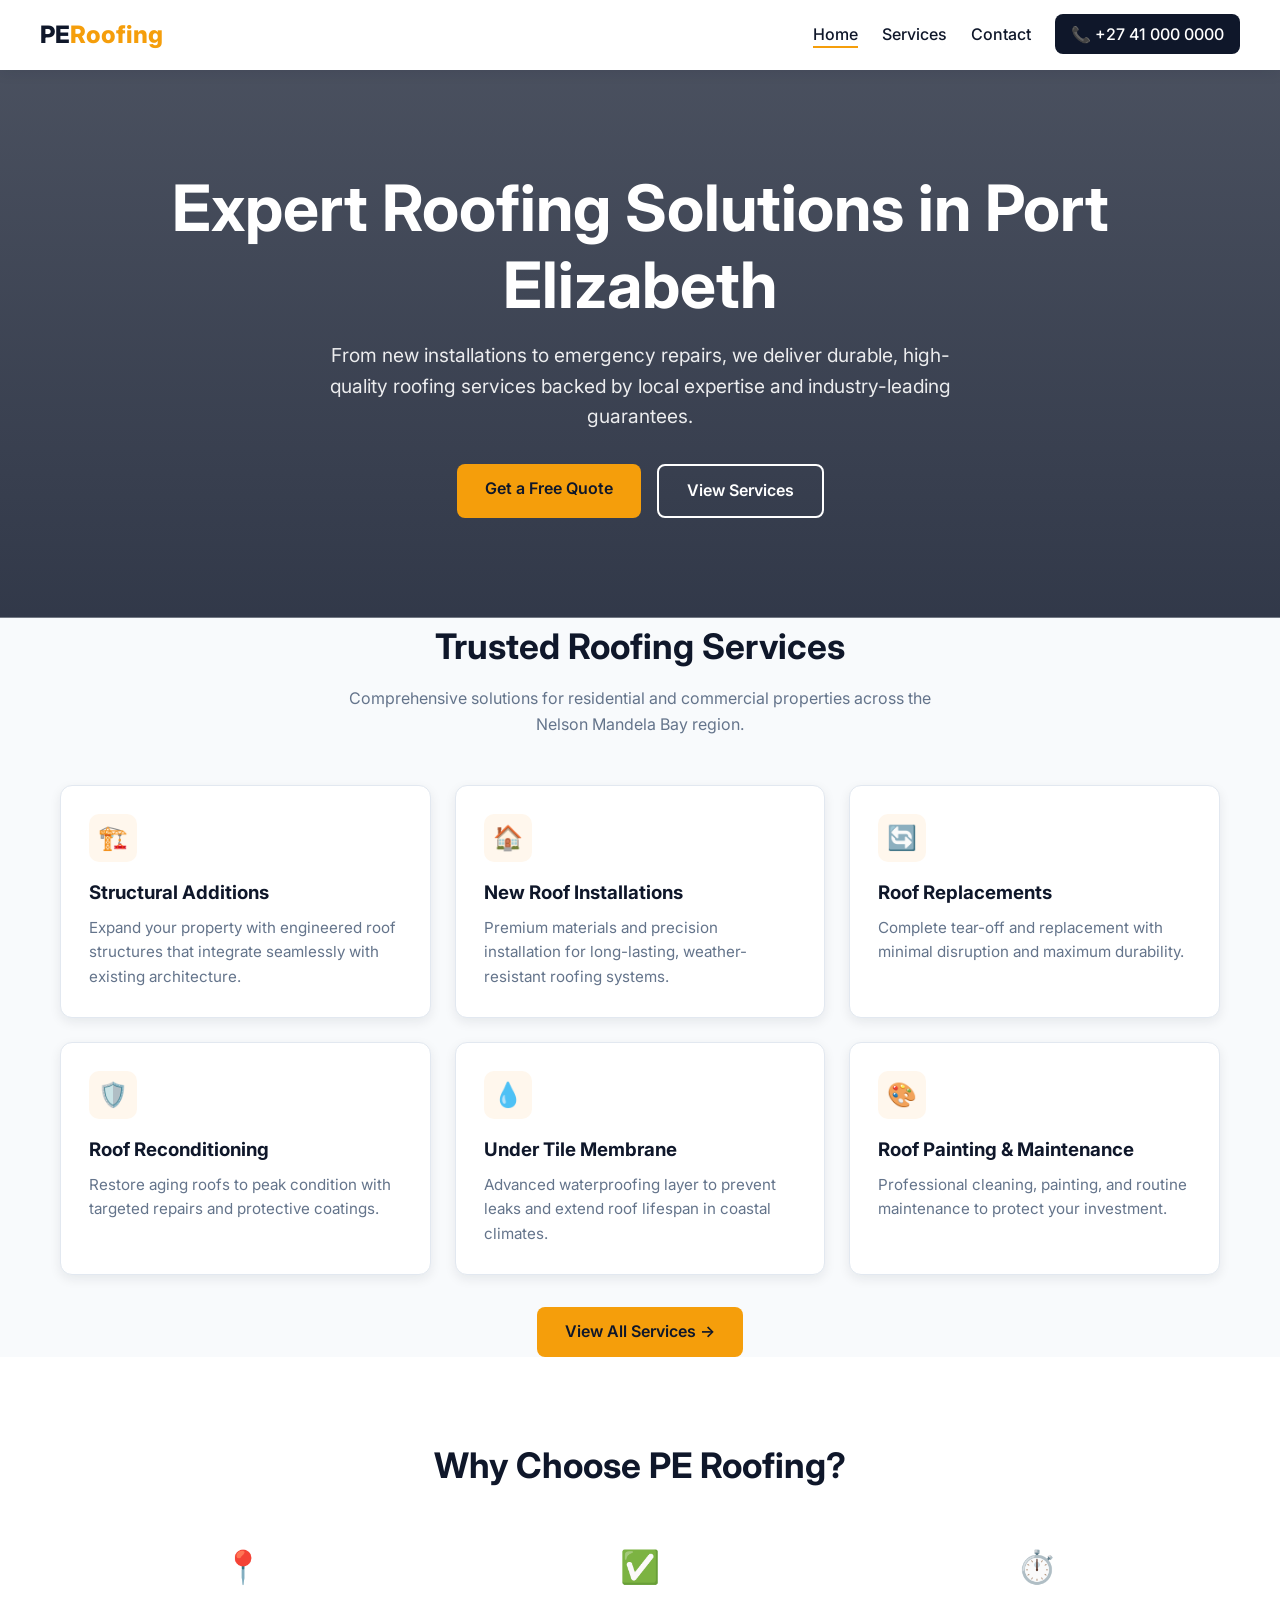
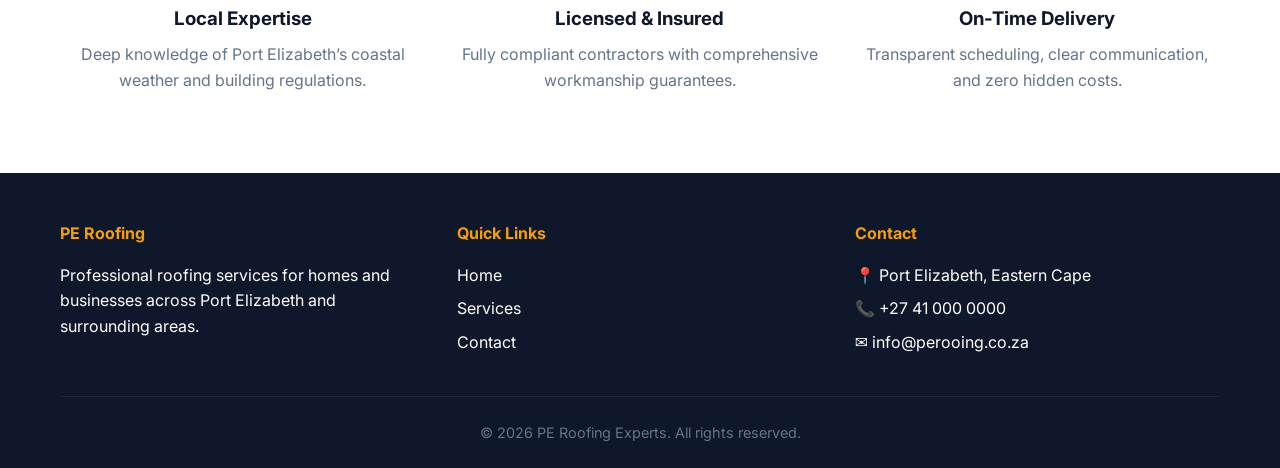
==== index.html @ d31413c8 "Add files via upload" ====
<!DOCTYPE html>
<html lang="en">
<head>
  <meta charset="UTF-8">
  <meta name="viewport" content="width=device-width, initial-scale=1.0">
  <title>PE Roofing Experts | Professional Roofing Services Port Elizabeth</title>
  <link rel="preconnect" href="https://fonts.googleapis.com">
  <link href="https://fonts.googleapis.com/css2?family=Inter:wght@400;500;600;700&display=swap" rel="stylesheet">
  <link rel="stylesheet" href="styles.css">
</head>
<body>
  <header>
    <div class="container navbar">
      <a href="index.html" class="logo">PE<span>Roofing</span></a>
      <button class="menu-toggle" aria-label="Toggle menu">☰</button>
      <nav>
        <ul class="nav-links">
          <li><a href="index.html" class="active">Home</a></li>
          <li><a href="services.html">Services</a></li>
          <li><a href="contact.html">Contact</a></li>
          <li><a href="tel:+27410000000" class="phone-cta">📞 +27 41 000 0000</a></li>
        </ul>
      </nav>
    </div>
  </header>

  <main>
    <section class="hero">
      <div class="container">
        <h1>Expert Roofing Solutions in Port Elizabeth</h1>
        <p>From new installations to emergency repairs, we deliver durable, high-quality roofing services backed by local expertise and industry-leading guarantees.</p>
        <div class="btn-group">
          <a href="contact.html" class="btn">Get a Free Quote</a>
          <a href="services.html" class="btn btn-outline">View Services</a>
        </div>
      </div>
    </section>

    <section class="container">
      <div class="section-title">
        <h2>Trusted Roofing Services</h2>
        <p>Comprehensive solutions for residential and commercial properties across the Nelson Mandela Bay region.</p>
      </div>
      <div class="services-grid">
        <div class="service-card">
          <div class="service-icon">🏗️</div>
          <h3>Structural Additions</h3>
          <p>Expand your property with engineered roof structures that integrate seamlessly with existing architecture.</p>
        </div>
        <div class="service-card">
          <div class="service-icon">🏠</div>
          <h3>New Roof Installations</h3>
          <p>Premium materials and precision installation for long-lasting, weather-resistant roofing systems.</p>
        </div>
        <div class="service-card">
          <div class="service-icon">🔄</div>
          <h3>Roof Replacements</h3>
          <p>Complete tear-off and replacement with minimal disruption and maximum durability.</p>
        </div>
        <div class="service-card">
          <div class="service-icon">🛡️</div>
          <h3>Roof Reconditioning</h3>
          <p>Restore aging roofs to peak condition with targeted repairs and protective coatings.</p>
        </div>
        <div class="service-card">
          <div class="service-icon">💧</div>
          <h3>Under Tile Membrane</h3>
          <p>Advanced waterproofing layer to prevent leaks and extend roof lifespan in coastal climates.</p>
        </div>
        <div class="service-card">
          <div class="service-icon">🎨</div>
          <h3>Roof Painting & Maintenance</h3>
          <p>Professional cleaning, painting, and routine maintenance to protect your investment.</p>
        </div>
      </div>
      <div style="text-align: center; margin-top: 32px;">
        <a href="services.html" class="btn">View All Services →</a>
      </div>
    </section>

    <section class="why-us">
      <div class="container">
        <div class="section-title">
          <h2>Why Choose PE Roofing?</h2>
        </div>
        <div class="features">
          <div class="feature">
            <div style="font-size: 2rem; color: var(--accent);">📍</div>
            <h3>Local Expertise</h3>
            <p>Deep knowledge of Port Elizabeth’s coastal weather and building regulations.</p>
          </div>
          <div class="feature">
            <div style="font-size: 2rem; color: var(--accent);">✅</div>
            <h3>Licensed & Insured</h3>
            <p>Fully compliant contractors with comprehensive workmanship guarantees.</p>
          </div>
          <div class="feature">
            <div style="font-size: 2rem; color: var(--accent);">⏱️</div>
            <h3>On-Time Delivery</h3>
            <p>Transparent scheduling, clear communication, and zero hidden costs.</p>
          </div>
        </div>
      </div>
    </section>
  </main>

  <footer>
    <div class="container">
      <div class="footer-grid">
        <div class="footer-col">
          <h4>PE Roofing</h4>
          <p>Professional roofing services for homes and businesses across Port Elizabeth and surrounding areas.</p>
        </div>
        <div class="footer-col">
          <h4>Quick Links</h4>
          <ul>
            <li><a href="index.html">Home</a></li>
            <li><a href="services.html">Services</a></li>
            <li><a href="contact.html">Contact</a></li>
          </ul>
        </div>
        <div class="footer-col">
          <h4>Contact</h4>
          <ul>
            <li>📍 Port Elizabeth, Eastern Cape</li>
            <li>📞 +27 41 000 0000</li>
            <li>✉️ info@perooing.co.za</li>
          </ul>
        </div>
      </div>
      <div class="copyright">
        &copy; <span id="year"></span> PE Roofing Experts. All rights reserved.
      </div>
    </div>
  </footer>

  <script src="script.js"></script>
  <script>document.getElementById('year').textContent = new Date().getFullYear();</script>
</body>
</html>
---- styles.css ----
/* === VARIABLES & RESET === */
:root {
  --primary: #0f172a;
  --primary-light: #1e293b;
  --accent: #f59e0b;
  --accent-hover: #d97706;
  --light: #f8fafc;
  --gray: #64748b;
  --white: #ffffff;
  --border: #e2e8f0;
  --shadow: 0 4px 12px rgba(15, 23, 42, 0.08);
  --radius: 12px;
  --font-main: 'Inter', system-ui, -apple-system, sans-serif;
  --transition: all 0.3s ease;
}

* { box-sizing: border-box; margin: 0; padding: 0; }
body {
  font-family: var(--font-main);
  line-height: 1.6;
  color: var(--primary);
  background: var(--light);
}
a { text-decoration: none; color: inherit; transition: var(--transition); }
ul { list-style: none; }
img { max-width: 100%; height: auto; display: block; }
.container { max-width: 1200px; margin: 0 auto; padding: 0 20px; }
.btn {
  display: inline-block;
  padding: 12px 28px;
  background: var(--accent);
  color: var(--primary);
  font-weight: 600;
  border-radius: 8px;
  border: none;
  cursor: pointer;
  transition: var(--transition);
}
.btn:hover { background: var(--accent-hover); transform: translateY(-2px); }
.btn-outline {
  background: transparent;
  border: 2px solid var(--white);
  color: var(--white);
}
.btn-outline:hover { background: var(--white); color: var(--primary); }

/* === HEADER === */
header {
  background: var(--white);
  box-shadow: var(--shadow);
  position: sticky;
  top: 0;
  z-index: 100;
}
.navbar {
  display: flex;
  justify-content: space-between;
  align-items: center;
  padding: 16px 0;
}
.logo { font-size: 1.5rem; font-weight: 800; color: var(--primary); }
.logo span { color: var(--accent); }
.nav-links { display: flex; gap: 24px; align-items: center; }
.nav-links a { font-weight: 500; position: relative; }
.nav-links a::after {
  content: '';
  position: absolute;
  bottom: -4px;
  left: 0;
  width: 0;
  height: 2px;
  background: var(--accent);
  transition: var(--transition);
}
.nav-links a:hover::after, .nav-links a.active::after { width: 100%; }
.phone-cta { background: var(--primary); color: var(--white); padding: 10px 16px; border-radius: 8px; }
.phone-cta:hover { background: var(--primary-light); }

/* Mobile Menu */
.menu-toggle { display: none; background: none; border: none; font-size: 1.5rem; cursor: pointer; }

/* === HERO === */
.hero {
  background: linear-gradient(rgba(15,23,42,0.75), rgba(15,23,42,0.85)), url('https://images.unsplash.com/photo-1591277589069-5d3d5336611a?auto=format&fit=crop&w=1400&q=80');
  background-size: cover;
  background-position: center;
  color: var(--white);
  padding: 100px 0;
  text-align: center;
}
.hero h1 { font-size: clamp(2.5rem, 5vw, 4rem); margin-bottom: 16px; line-height: 1.2; }
.hero p { font-size: 1.2rem; max-width: 650px; margin: 0 auto 32px; opacity: 0.9; }
.hero .btn-group { display: flex; gap: 16px; justify-content: center; flex-wrap: wrap; }

/* === SECTIONS === */
section { padding: 80px 0; }
.section-title { text-align: center; margin-bottom: 48px; }
.section-title h2 { font-size: 2.2rem; margin-bottom: 12px; }
.section-title p { color: var(--gray); max-width: 600px; margin: 0 auto; }

/* === SERVICES GRID === */
.services-grid {
  display: grid;
  grid-template-columns: repeat(auto-fit, minmax(280px, 1fr));
  gap: 24px;
}
.service-card {
  background: var(--white);
  padding: 28px;
  border-radius: var(--radius);
  box-shadow: var(--shadow);
  transition: var(--transition);
  border: 1px solid var(--border);
}
.service-card:hover { transform: translateY(-6px); border-color: var(--accent); }
.service-icon {
  width: 48px; height: 48px;
  background: #fff7ed;
  border-radius: 10px;
  display: flex; align-items: center; justify-content: center;
  margin-bottom: 16px;
  color: var(--accent);
  font-size: 1.5rem;
}
.service-card h3 { margin-bottom: 8px; }
.service-card p { color: var(--gray); font-size: 0.95rem; }

/* === WHY CHOOSE US === */
.why-us { background: var(--white); }
.features { display: grid; grid-template-columns: repeat(auto-fit, minmax(240px, 1fr)); gap: 32px; text-align: center; }
.feature h3 { margin: 12px 0 8px; }
.feature p { color: var(--gray); }

/* === CONTACT FORM === */
.contact-wrapper { display: grid; grid-template-columns: 1fr 1fr; gap: 40px; align-items: start; }
.contact-info { background: var(--white); padding: 32px; border-radius: var(--radius); box-shadow: var(--shadow); }
.contact-info h3 { margin-bottom: 20px; }
.info-item { display: flex; gap: 12px; margin-bottom: 20px; align-items: flex-start; }
.info-item strong { display: block; margin-bottom: 4px; }
.contact-form { background: var(--white); padding: 32px; border-radius: var(--radius); box-shadow: var(--shadow); }
.form-group { margin-bottom: 16px; }
.form-group label { display: block; margin-bottom: 6px; font-weight: 500; }
.form-group input, .form-group textarea {
  width: 100%; padding: 12px; border: 1px solid var(--border); border-radius: 8px;
  font-family: inherit; transition: var(--transition);
}
.form-group input:focus, .form-group textarea:focus { outline: none; border-color: var(--accent); }
.map-placeholder {
  width: 100%; height: 300px; background: #e2e8f0; border-radius: var(--radius);
  display: flex; align-items: center; justify-content: center; color: var(--gray);
  margin-top: 24px;
}

/* === FOOTER === */
footer { background: var(--primary); color: var(--white); padding: 48px 0 24px; }
.footer-grid { display: grid; grid-template-columns: repeat(auto-fit, minmax(200px, 1fr)); gap: 32px; margin-bottom: 32px; }
.footer-col h4 { margin-bottom: 16px; color: var(--accent); }
.footer-col ul li { margin-bottom: 8px; }
.footer-col ul li a:hover { color: var(--accent); }
.copyright { text-align: center; padding-top: 24px; border-top: 1px solid var(--primary-light); color: var(--gray); font-size: 0.9rem; }

/* === RESPONSIVE === */
@media (max-width: 768px) {
  .menu-toggle { display: block; }
  .nav-links {
    position: fixed; top: 70px; left: 0; right: 0; background: var(--white);
    flex-direction: column; padding: 20px; gap: 16px;
    box-shadow: var(--shadow); transform: translateY(-150%); transition: var(--transition);
  }
  .nav-links.active { transform: translateY(0); }
  .contact-wrapper { grid-template-columns: 1fr; }
  .hero { padding: 60px 0; }
}
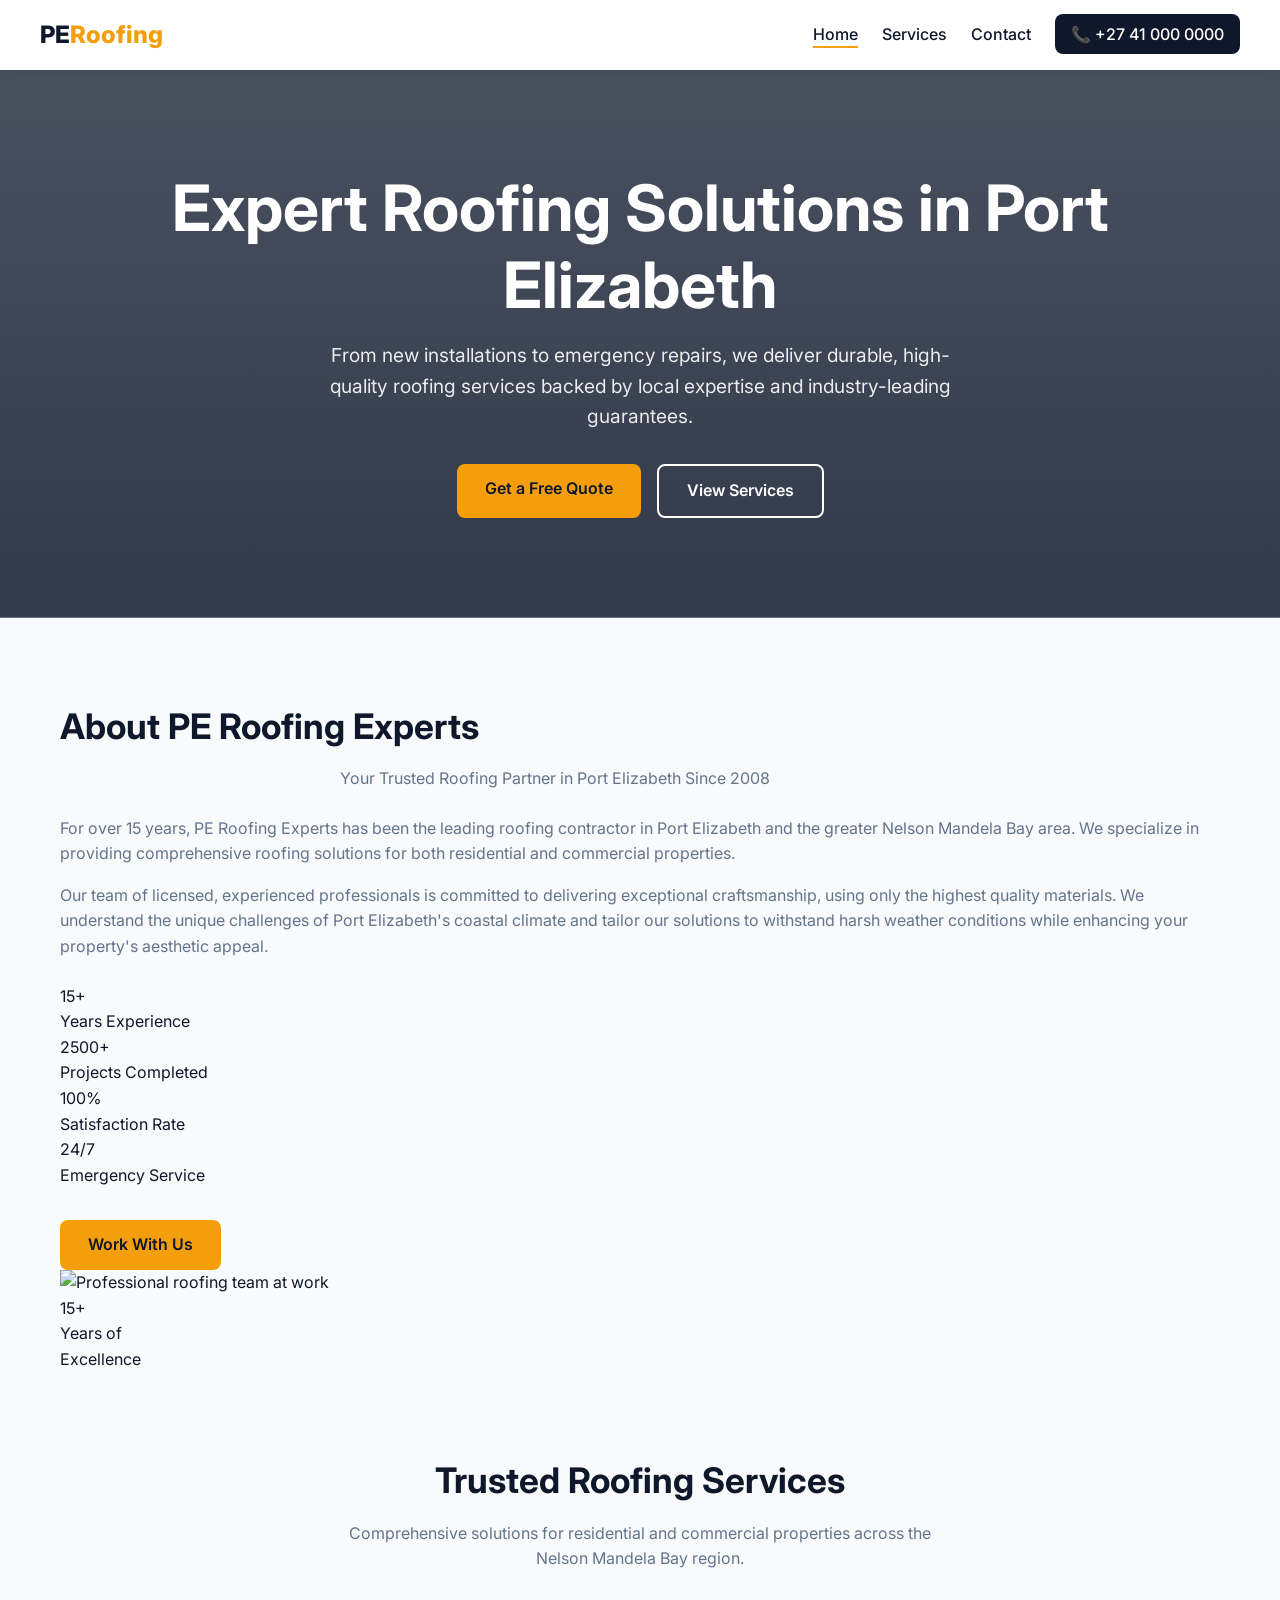
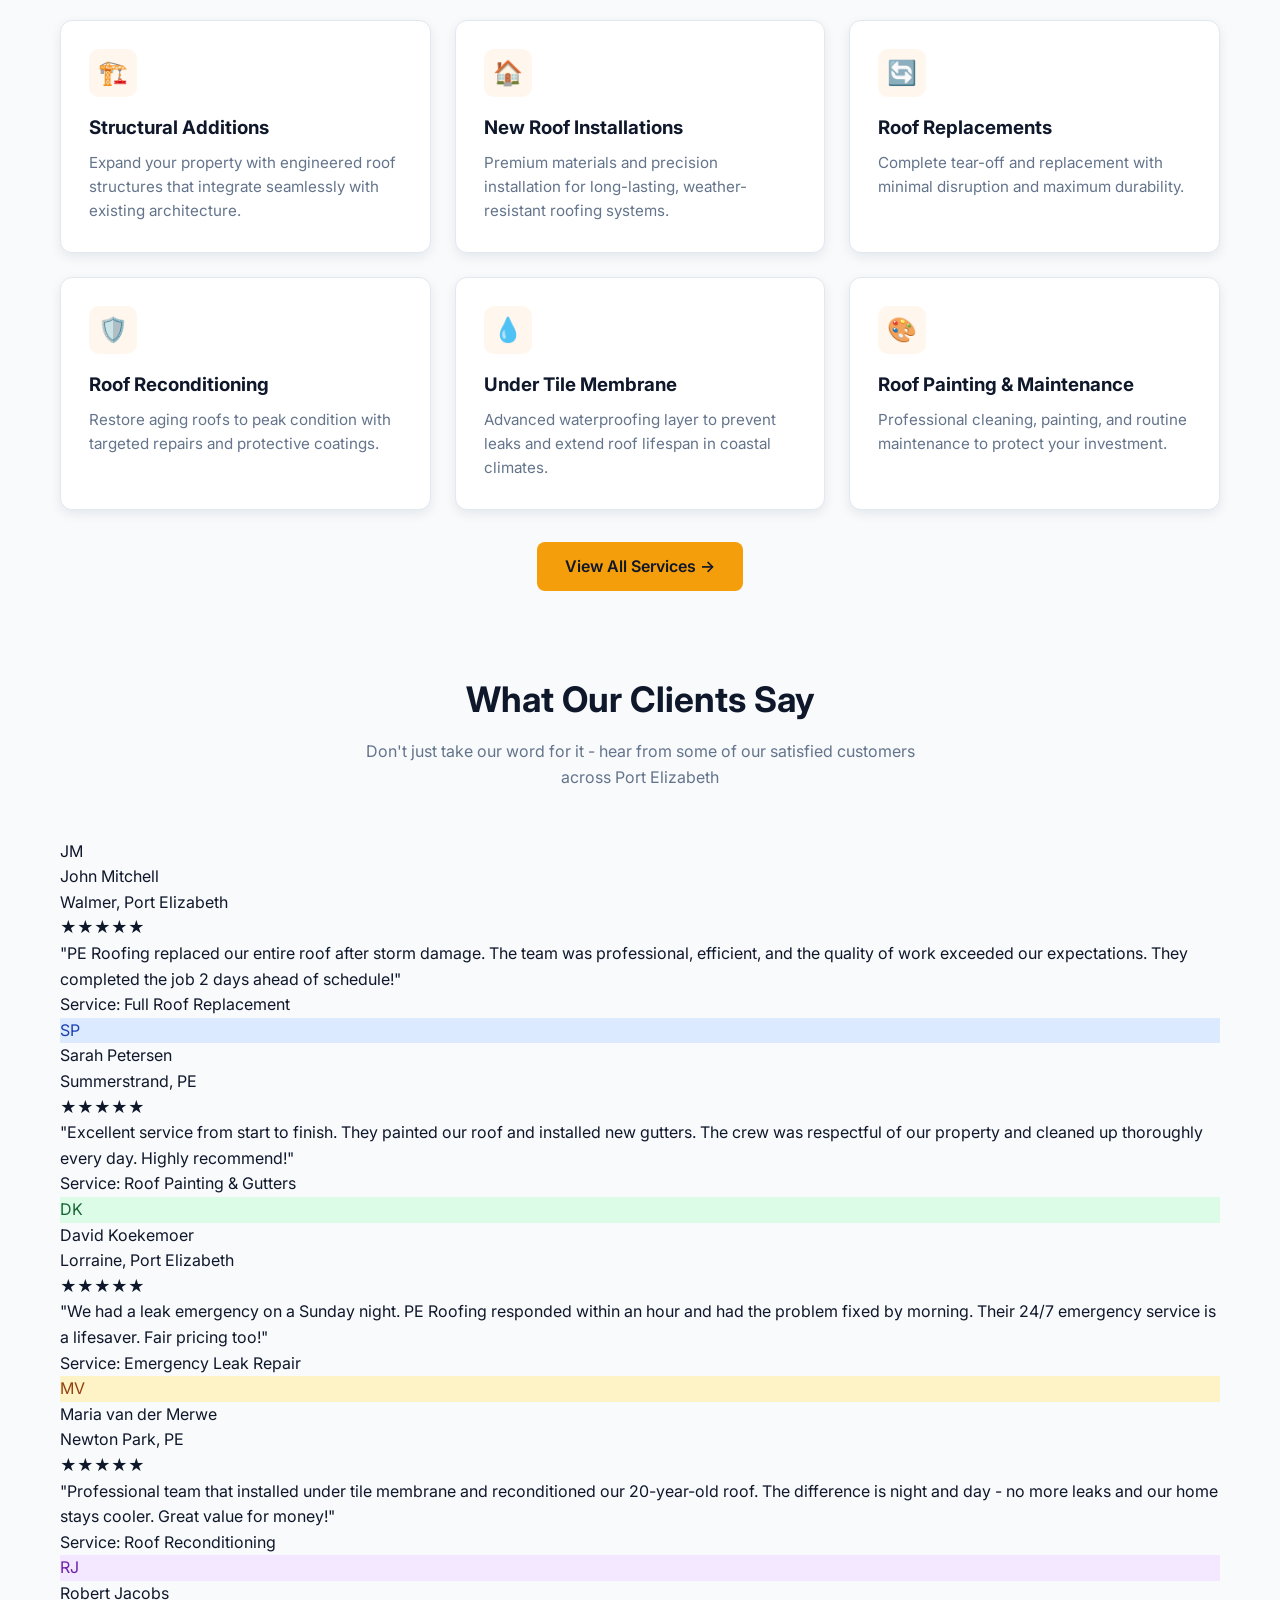
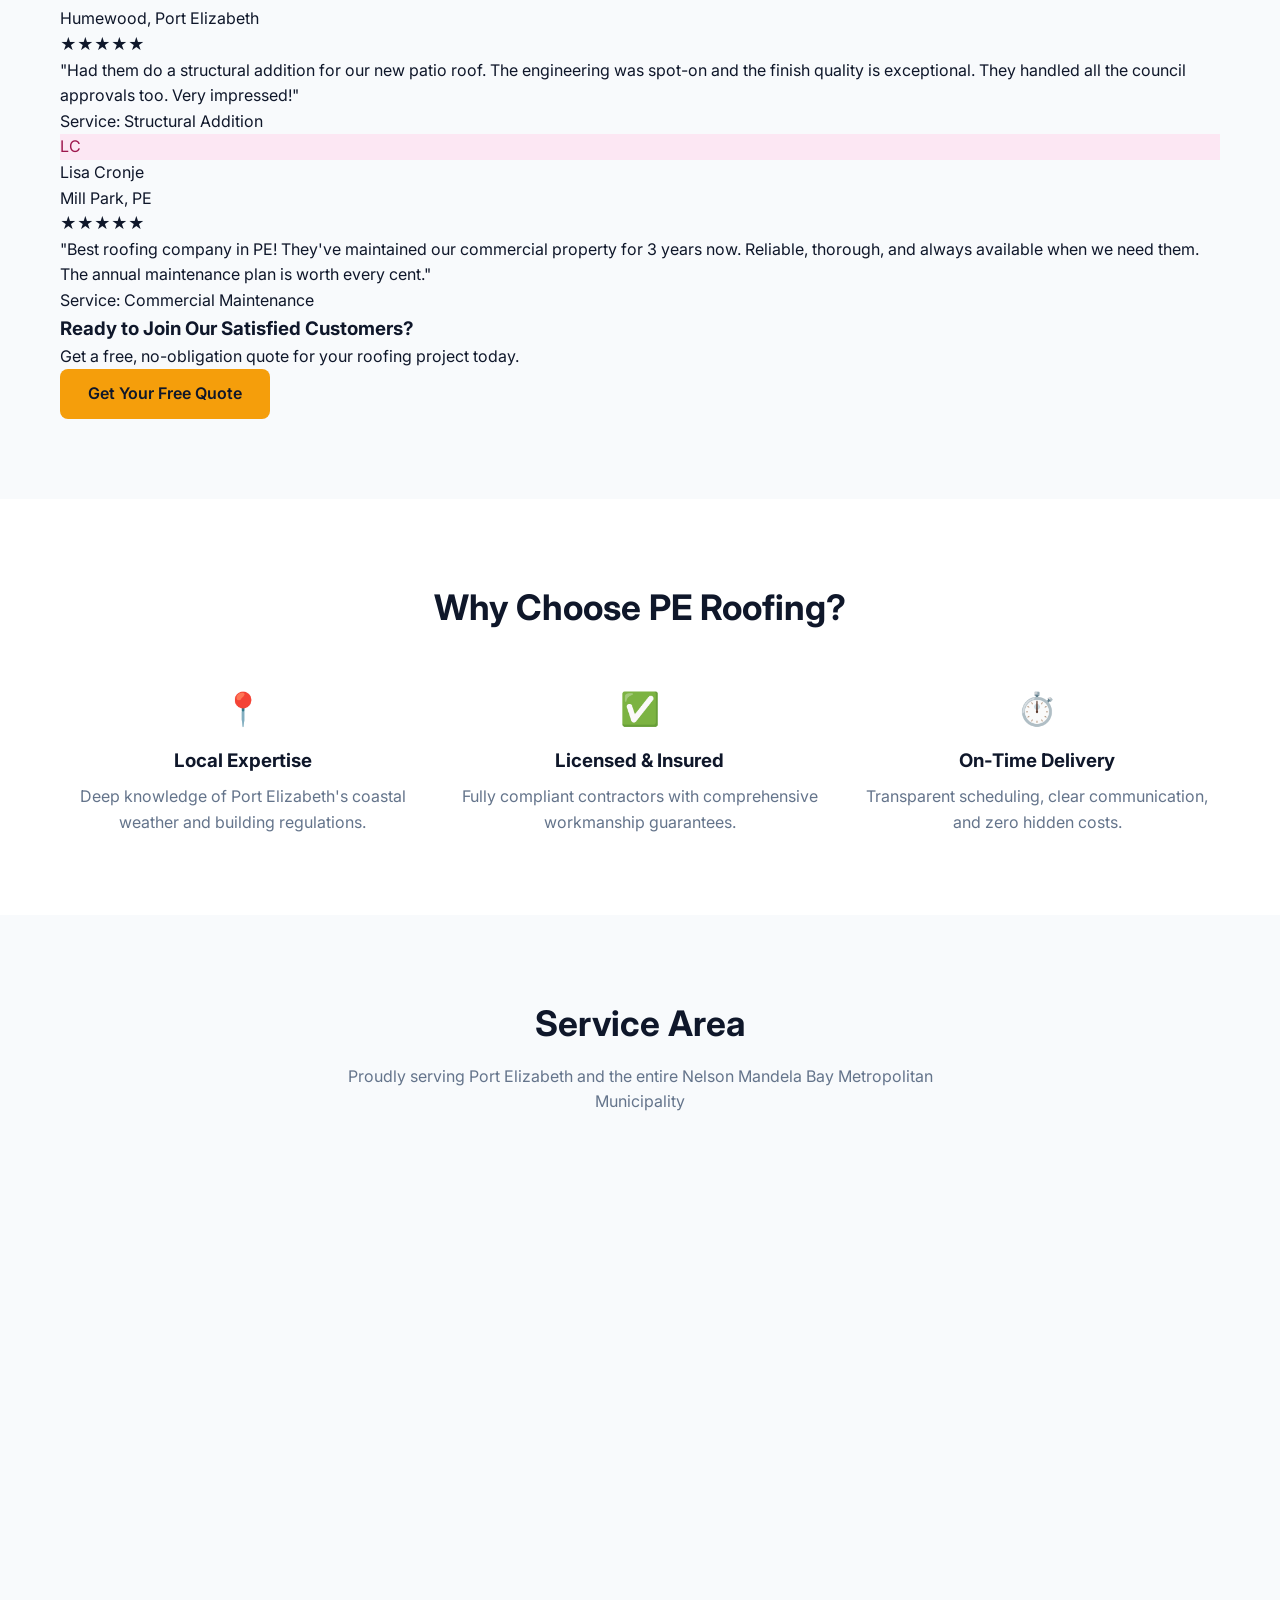
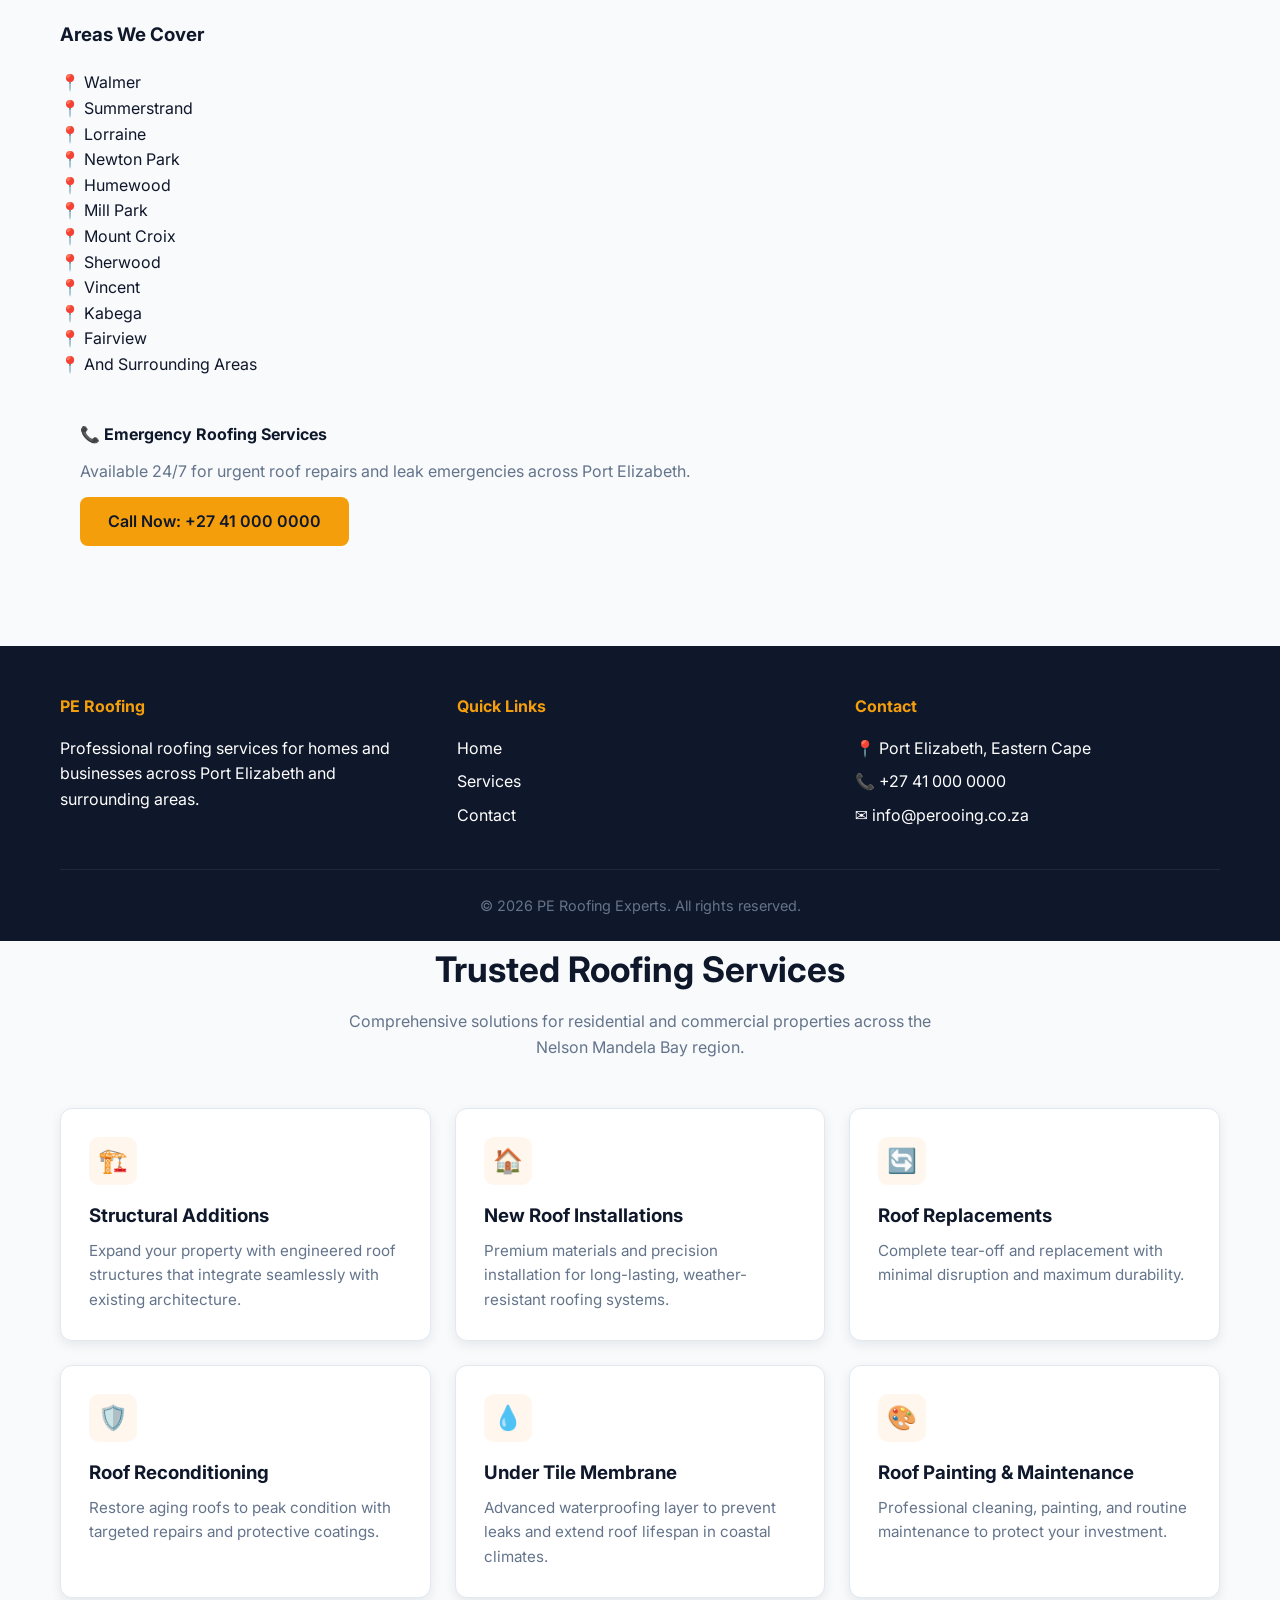
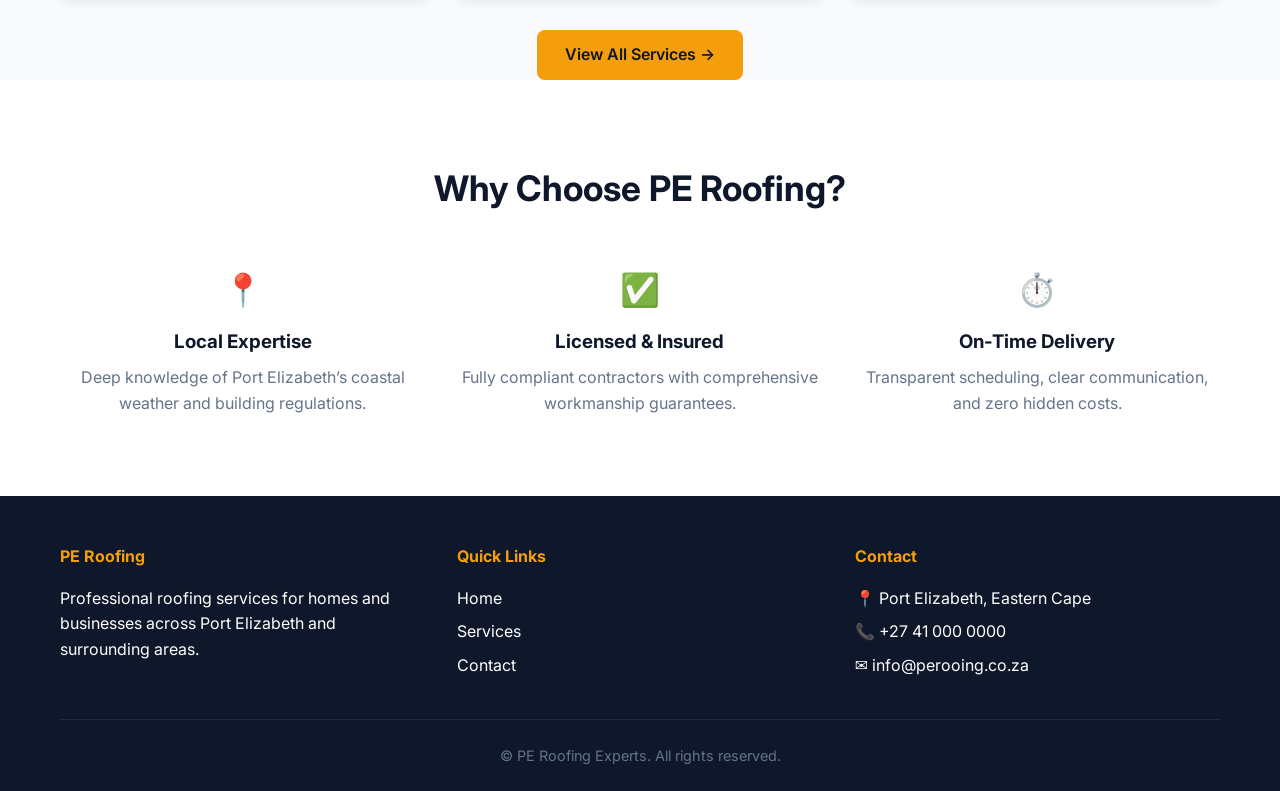
==== commit e1d0e8fa: "Update index.html" ====
--- a/index.html
+++ b/index.html
@@ -36,6 +36,52 @@
       </div>
     </section>
 
+    <!-- About Us Section -->
+    <section class="about-us">
+      <div class="container">
+        <div class="about-wrapper">
+          <div class="about-content">
+            <div class="section-title" style="text-align: left; margin-bottom: 24px;">
+              <h2>About PE Roofing Experts</h2>
+              <p>Your Trusted Roofing Partner in Port Elizabeth Since 2008</p>
+            </div>
+            <p style="margin-bottom: 16px; color: var(--gray);">For over 15 years, PE Roofing Experts has been the leading roofing contractor in Port Elizabeth and the greater Nelson Mandela Bay area. We specialize in providing comprehensive roofing solutions for both residential and commercial properties.</p>
+            <p style="margin-bottom: 24px; color: var(--gray);">Our team of licensed, experienced professionals is committed to delivering exceptional craftsmanship, using only the highest quality materials. We understand the unique challenges of Port Elizabeth's coastal climate and tailor our solutions to withstand harsh weather conditions while enhancing your property's aesthetic appeal.</p>
+            
+            <div class="about-stats">
+              <div class="stat-item">
+                <div class="stat-number">15+</div>
+                <div class="stat-label">Years Experience</div>
+              </div>
+              <div class="stat-item">
+                <div class="stat-number">2500+</div>
+                <div class="stat-label">Projects Completed</div>
+              </div>
+              <div class="stat-item">
+                <div class="stat-number">100%</div>
+                <div class="stat-label">Satisfaction Rate</div>
+              </div>
+              <div class="stat-item">
+                <div class="stat-number">24/7</div>
+                <div class="stat-label">Emergency Service</div>
+              </div>
+            </div>
+
+            <div style="margin-top: 32px;">
+              <a href="contact.html" class="btn">Work With Us</a>
+            </div>
+          </div>
+          <div class="about-image">
+            <img src="https://images.unsplash.com/photo-1632759145351-1d10a59fc6b4?auto=format&fit=crop&w=800&q=80" alt="Professional roofing team at work">
+            <div class="experience-badge">
+              <div class="badge-number">15+</div>
+              <div class="badge-text">Years of<br>Excellence</div>
+            </div>
+          </div>
+        </div>
+      </div>
+    </section>
+
     <section class="container">
       <div class="section-title">
         <h2>Trusted Roofing Services</h2>
@@ -78,6 +124,104 @@
       </div>
     </section>
 
+    <!-- Reviews Section -->
+    <section class="reviews-section">
+      <div class="container">
+        <div class="section-title">
+          <h2>What Our Clients Say</h2>
+          <p>Don't just take our word for it - hear from some of our satisfied customers across Port Elizabeth</p>
+        </div>
+        
+        <div class="reviews-grid">
+          <div class="review-card">
+            <div class="review-header">
+              <div class="reviewer-avatar">JM</div>
+              <div class="reviewer-info">
+                <div class="reviewer-name">John Mitchell</div>
+                <div class="reviewer-location">Walmer, Port Elizabeth</div>
+              </div>
+              <div class="review-rating">★★★★★</div>
+            </div>
+            <div class="review-text">"PE Roofing replaced our entire roof after storm damage. The team was professional, efficient, and the quality of work exceeded our expectations. They completed the job 2 days ahead of schedule!"</div>
+            <div class="review-service">Service: Full Roof Replacement</div>
+          </div>
+
+          <div class="review-card">
+            <div class="review-header">
+              <div class="reviewer-avatar" style="background: #dbeafe; color: #1e40af;">SP</div>
+              <div class="reviewer-info">
+                <div class="reviewer-name">Sarah Petersen</div>
+                <div class="reviewer-location">Summerstrand, PE</div>
+              </div>
+              <div class="review-rating">★★★★★</div>
+            </div>
+            <div class="review-text">"Excellent service from start to finish. They painted our roof and installed new gutters. The crew was respectful of our property and cleaned up thoroughly every day. Highly recommend!"</div>
+            <div class="review-service">Service: Roof Painting & Gutters</div>
+          </div>
+
+          <div class="review-card">
+            <div class="review-header">
+              <div class="reviewer-avatar" style="background: #dcfce7; color: #166534;">DK</div>
+              <div class="reviewer-info">
+                <div class="reviewer-name">David Koekemoer</div>
+                <div class="reviewer-location">Lorraine, Port Elizabeth</div>
+              </div>
+              <div class="review-rating">★★★★★</div>
+            </div>
+            <div class="review-text">"We had a leak emergency on a Sunday night. PE Roofing responded within an hour and had the problem fixed by morning. Their 24/7 emergency service is a lifesaver. Fair pricing too!"</div>
+            <div class="review-service">Service: Emergency Leak Repair</div>
+          </div>
+
+          <div class="review-card">
+            <div class="review-header">
+              <div class="reviewer-avatar" style="background: #fef3c7; color: #92400e;">MV</div>
+              <div class="reviewer-info">
+                <div class="reviewer-name">Maria van der Merwe</div>
+                <div class="reviewer-location">Newton Park, PE</div>
+              </div>
+              <div class="review-rating">★★★★★</div>
+            </div>
+            <div class="review-text">"Professional team that installed under tile membrane and reconditioned our 20-year-old roof. The difference is night and day - no more leaks and our home stays cooler. Great value for money!"</div>
+            <div class="review-service">Service: Roof Reconditioning</div>
+          </div>
+
+          <div class="review-card">
+            <div class="review-header">
+              <div class="reviewer-avatar" style="background: #f3e8ff; color: #6b21a8;">RJ</div>
+              <div class="reviewer-info">
+                <div class="reviewer-name">Robert Jacobs</div>
+                <div class="reviewer-location">Humewood, Port Elizabeth</div>
+              </div>
+              <div class="review-rating">★★★★★</div>
+            </div>
+            <div class="review-text"> "Had them do a structural addition for our new patio roof. The engineering was spot-on and the finish quality is exceptional. They handled all the council approvals too. Very impressed!"</div>
+            <div class="review-service">Service: Structural Addition</div>
+          </div>
+
+          <div class="review-card">
+            <div class="review-header">
+              <div class="reviewer-avatar" style="background: #fce7f3; color: #9d174d;">LC</div>
+              <div class="reviewer-info">
+                <div class="reviewer-name">Lisa Cronje</div>
+                <div class="reviewer-location">Mill Park, PE</div>
+              </div>
+              <div class="review-rating">★★★★★</div>
+            </div>
+            <div class="review-text">"Best roofing company in PE! They've maintained our commercial property for 3 years now. Reliable, thorough, and always available when we need them. The annual maintenance plan is worth every cent."</div>
+            <div class="review-service">Service: Commercial Maintenance</div>
+          </div>
+        </div>
+
+        <div class="review-cta">
+          <div class="review-cta-content">
+            <h3>Ready to Join Our Satisfied Customers?</h3>
+            <p>Get a free, no-obligation quote for your roofing project today.</p>
+            <a href="contact.html" class="btn">Get Your Free Quote</a>
+          </div>
+        </div>
+      </div>
+    </section>
+
     <section class="why-us">
       <div class="container">
         <div class="section-title">
@@ -87,7 +231,7 @@
           <div class="feature">
             <div style="font-size: 2rem; color: var(--accent);">📍</div>
             <h3>Local Expertise</h3>
-            <p>Deep knowledge of Port Elizabeth’s coastal weather and building regulations.</p>
+            <p>Deep knowledge of Port Elizabeth's coastal weather and building regulations.</p>
           </div>
           <div class="feature">
             <div style="font-size: 2rem; color: var(--accent);">✅</div>
@@ -98,6 +242,54 @@
             <div style="font-size: 2rem; color: var(--accent);">⏱️</div>
             <h3>On-Time Delivery</h3>
             <p>Transparent scheduling, clear communication, and zero hidden costs.</p>
+          </div>
+        </div>
+      </div>
+    </section>
+
+    <!-- Map Section -->
+    <section class="map-section">
+      <div class="container">
+        <div class="section-title">
+          <h2>Service Area</h2>
+          <p>Proudly serving Port Elizabeth and the entire Nelson Mandela Bay Metropolitan Municipality</p>
+        </div>
+        
+        <div class="map-wrapper">
+          <div class="map-container">
+            <iframe 
+              src="https://www.google.com/maps/embed?pb=!1m18!1m12!1m3!1d214684.64805243644!2d25.44824645!3d-33.9179914!2m3!1f0!2f0!3f0!3m2!1i1024!2i768!4f13.1!3m3!1m2!1s0x1e6320ca08a99cad%3A0x6c2e5a5e5e5e5e5e!2sPort%20Elizabeth%2C%20South%20Africa!5e0!3m2!1sen!2s!4v1234567890123!5m2!1sen!2s" 
+              width="100%" 
+              height="450" 
+              style="border:0; border-radius: 12px;" 
+              allowfullscreen="" 
+              loading="lazy" 
+              referrerpolicy="no-referrer-when-downgrade">
+            </iframe>
+          </div>
+          
+          <div class="service-areas">
+            <h3 style="margin-bottom: 20px;">Areas We Cover</h3>
+            <div class="areas-grid">
+              <div class="area-item">📍 Walmer</div>
+              <div class="area-item">📍 Summerstrand</div>
+              <div class="area-item">📍 Lorraine</div>
+              <div class="area-item">📍 Newton Park</div>
+              <div class="area-item">📍 Humewood</div>
+              <div class="area-item">📍 Mill Park</div>
+              <div class="area-item">📍 Mount Croix</div>
+              <div class="area-item">📍 Sherwood</div>
+              <div class="area-item">📍 Vincent</div>
+              <div class="area-item">📍 Kabega</div>
+              <div class="area-item">📍 Fairview</div>
+              <div class="area-item">📍 And Surrounding Areas</div>
+            </div>
+            
+            <div style="margin-top: 24px; padding: 20px; background: var(--light); border-radius: 8px;">
+              <h4 style="margin-bottom: 12px; color: var(--primary);">📞 Emergency Roofing Services</h4>
+              <p style="color: var(--gray); margin-bottom: 12px;">Available 24/7 for urgent roof repairs and leak emergencies across Port Elizabeth.</p>
+              <a href="tel:+27410000000" class="btn" style="display: inline-block;">Call Now: +27 41 000 0000</a>
+            </div>
           </div>
         </div>
       </div>
@@ -137,4 +329,107 @@
   <script src="script.js"></script>
   <script>document.getElementById('year').textContent = new Date().getFullYear();</script>
 </body>
-</html>+</html>    </section>
+
+    <section class="container">
+      <div class="section-title">
+        <h2>Trusted Roofing Services</h2>
+        <p>Comprehensive solutions for residential and commercial properties across the Nelson Mandela Bay region.</p>
+      </div>
+      <div class="services-grid">
+        <div class="service-card">
+          <div class="service-icon">🏗️</div>
+          <h3>Structural Additions</h3>
+          <p>Expand your property with engineered roof structures that integrate seamlessly with existing architecture.</p>
+        </div>
+        <div class="service-card">
+          <div class="service-icon">🏠</div>
+          <h3>New Roof Installations</h3>
+          <p>Premium materials and precision installation for long-lasting, weather-resistant roofing systems.</p>
+        </div>
+        <div class="service-card">
+          <div class="service-icon">🔄</div>
+          <h3>Roof Replacements</h3>
+          <p>Complete tear-off and replacement with minimal disruption and maximum durability.</p>
+        </div>
+        <div class="service-card">
+          <div class="service-icon">🛡️</div>
+          <h3>Roof Reconditioning</h3>
+          <p>Restore aging roofs to peak condition with targeted repairs and protective coatings.</p>
+        </div>
+        <div class="service-card">
+          <div class="service-icon">💧</div>
+          <h3>Under Tile Membrane</h3>
+          <p>Advanced waterproofing layer to prevent leaks and extend roof lifespan in coastal climates.</p>
+        </div>
+        <div class="service-card">
+          <div class="service-icon">🎨</div>
+          <h3>Roof Painting & Maintenance</h3>
+          <p>Professional cleaning, painting, and routine maintenance to protect your investment.</p>
+        </div>
+      </div>
+      <div style="text-align: center; margin-top: 32px;">
+        <a href="services.html" class="btn">View All Services →</a>
+      </div>
+    </section>
+
+    <section class="why-us">
+      <div class="container">
+        <div class="section-title">
+          <h2>Why Choose PE Roofing?</h2>
+        </div>
+        <div class="features">
+          <div class="feature">
+            <div style="font-size: 2rem; color: var(--accent);">📍</div>
+            <h3>Local Expertise</h3>
+            <p>Deep knowledge of Port Elizabeth’s coastal weather and building regulations.</p>
+          </div>
+          <div class="feature">
+            <div style="font-size: 2rem; color: var(--accent);">✅</div>
+            <h3>Licensed & Insured</h3>
+            <p>Fully compliant contractors with comprehensive workmanship guarantees.</p>
+          </div>
+          <div class="feature">
+            <div style="font-size: 2rem; color: var(--accent);">⏱️</div>
+            <h3>On-Time Delivery</h3>
+            <p>Transparent scheduling, clear communication, and zero hidden costs.</p>
+          </div>
+        </div>
+      </div>
+    </section>
+  </main>
+
+  <footer>
+    <div class="container">
+      <div class="footer-grid">
+        <div class="footer-col">
+          <h4>PE Roofing</h4>
+          <p>Professional roofing services for homes and businesses across Port Elizabeth and surrounding areas.</p>
+        </div>
+        <div class="footer-col">
+          <h4>Quick Links</h4>
+          <ul>
+            <li><a href="index.html">Home</a></li>
+            <li><a href="services.html">Services</a></li>
+            <li><a href="contact.html">Contact</a></li>
+          </ul>
+        </div>
+        <div class="footer-col">
+          <h4>Contact</h4>
+          <ul>
+            <li>📍 Port Elizabeth, Eastern Cape</li>
+            <li>📞 +27 41 000 0000</li>
+            <li>✉️ info@perooing.co.za</li>
+          </ul>
+        </div>
+      </div>
+      <div class="copyright">
+        &copy; <span id="year"></span> PE Roofing Experts. All rights reserved.
+      </div>
+    </div>
+  </footer>
+
+  <script src="script.js"></script>
+  <script>document.getElementById('year').textContent = new Date().getFullYear();</script>
+</body>
+</html>
